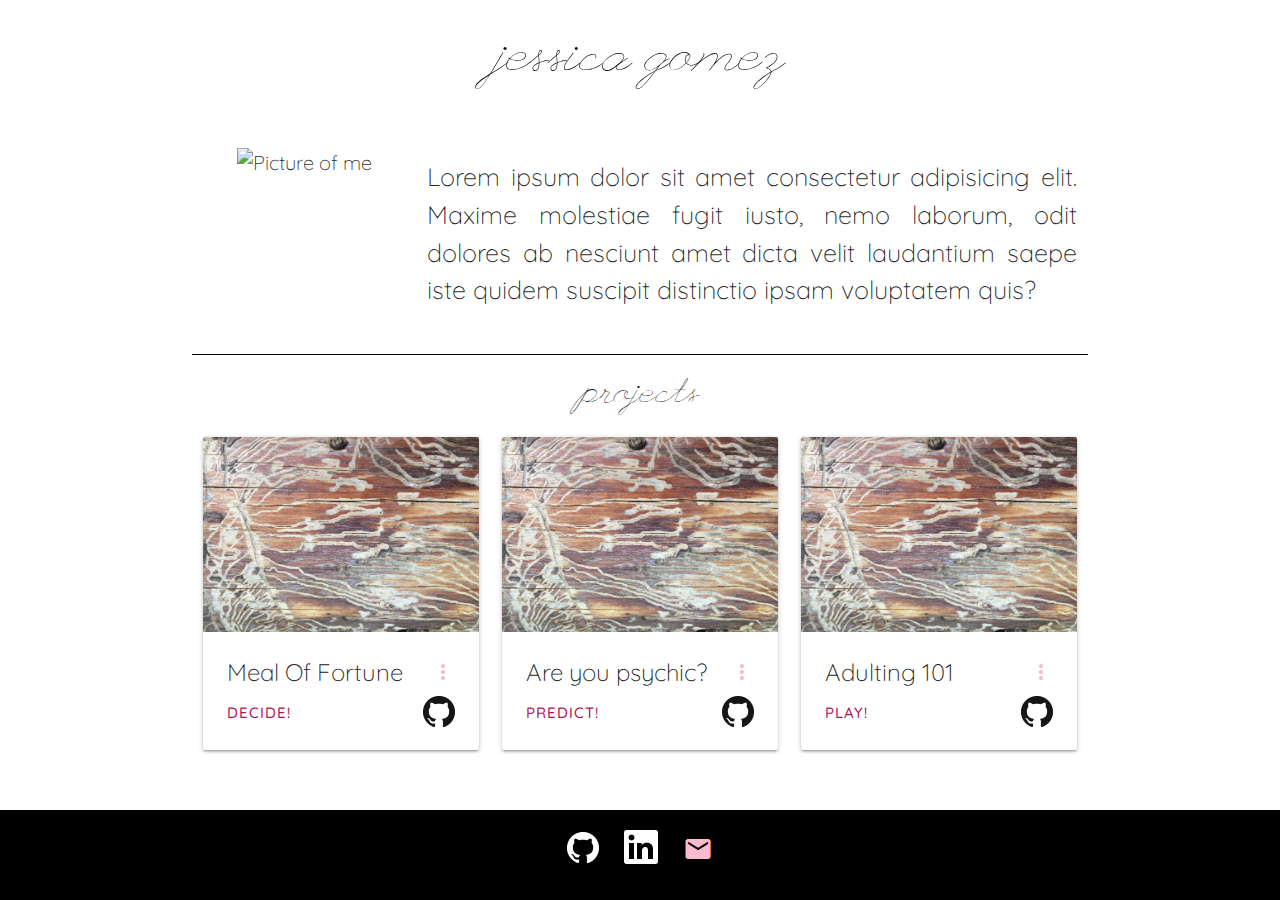
==== index.html @ 1e4ca58d "renamed the main html folder to index.html" ====
<!DOCTYPE html>
<html>
<head>
    <meta charset="utf-8">
    <meta http-equiv="X-UA-Compatible" content="IE=edge">
    <meta name="viewport" content="width=device-width, initial-scale=1">
    <title>Portfolio</title>
 <!--Import Google Icon Font-->

 <link href="https://fonts.googleapis.com/icon?family=Material+Icons" rel="stylesheet">
 <!-- google fonts -->
 <link href="https://fonts.googleapis.com/css?family=Dawning+of+a+New+Day|League+Script|Quicksand:300" rel="stylesheet"> <!-- materialize css -->
 <link rel="stylesheet" href="https://cdnjs.cloudflare.com/ajax/libs/materialize/1.0.0/css/materialize.min.css">
 <!-- local css -->
 <link rel="stylesheet" type="text/css" media="screen" href="assets/css/style.css">




</head>

<body>
 <nav class='z-depth-0'>
     <div class="nav-wrapper white ">
         <a id='name' class="brand-logo center flow-text s12 ">Jessica Gomez</a>
        
     </div>
 </nav>


 <main class="container">
     <div class="row first">
         <div class="col s12 m3 center">
            <img id="pic" class="responsive-img" src="../Jessicagomez11.github.io/assets/images/itsme.jpg"
                 width='250' alt="Picture of me" />
            

         </div>
         <div class="col s12 m9">
             <p class='flow-text statement'>Lorem ipsum dolor sit amet consectetur adipisicing elit. Maxime molestiae
                 fugit iusto, nemo laborum, odit dolores ab nesciunt amet dicta velit laudantium saepe iste quidem
                 suscipit distinctio ipsam voluptatem quis?</p>


         </div>
     </div>
    

     <!-- end of the first row -->
     <div class="row" id='letsSee' >
             <div class="col" >
                     

             </div>

     </div>
     <div class='row ' id="secondRow">
         <h4 id="projectsHeader" class="center">projects</h4>
         <div class="col s12 m4 l4">
             <div class="card sticky-action ">
                 <div class="card-image waves-effect waves-block waves-light">
                     <img class="activator" src="assets/images/tree.JPG">
                 </div>
                 <div class="card-content">
                     <span class="card-title activator grey-text text-darken-4">Meal Of Fortune<i
                             class="material-icons right" >more_vert</i></span>
                     <a class='linkToPlay'href="https://jessicagomez11.github.io/project-1/" target="_blank">decide!</a>
                     <a href="https://github.com/katvengo/project-1.git" target="_blank" class='right tooltipped' data-position="bottom" data-tooltip="GitHub Repository"><img src="assets/images/GitHub-Mark-32px.png"></a>

                 </div>
                 <div class="card-reveal">
                     <span class="card-title grey-text text-darken-4">Meal Of Fortune<i
                             class="material-icons right">close</i></span>
                     <p class='cardText'>Have you ever sat amongst your group of friends trying to decide where to go for dinner just
                         to find yourselves saying "IDK, wherever you wanna go?" This app takes in your choices and
                         randly selecs one of those and shows you restaurants near you.</p>
                 </div>
             </div>
         </div>

         <div class="col s12 m4 l4">
             <div class="card sticky-action">
                 <div class="card-image waves-effect waves-block waves-light">
                     <img class="activator" src="assets/images/tree.JPG">
                 </div>
                 <div class="card-content">
                     <span class="card-title activator grey-text text-darken-4">Are you psychic?<i
                             class="material-icons right" >more_vert</i></span>
                     <a class='linkToPlay' href=" https://jessicagomez11.github.io/Psychic-Game/" target="_blank">predict!</a>
                     <a href="https://github.com/Jessicagomez11/Psychic-Game.git" target="_blank" class='right tooltipped' data-position="bottom" data-tooltip="GitHub Repository"><img src="assets/images/GitHub-Mark-32px.png"></a>
                 </div>
                 <div class="card-reveal">
                     <span class="card-title grey-text text-darken-4">Are you psychic?<i
                             class="material-icons right">close</i></span>
                     <p class='cardText'>Bingo Bronson isn't think about manuka honey today, can you guess what what letter Bingo
                         Bronson is thinking of?</p>
                 </div>
             </div>
         </div>

         <div class="col s12 m4 l4">
             <div class="card sticky-action">
                 <div class="card-image waves-effect waves-block waves-light">
                     <img class="activator" src="assets/images/tree.JPG">
                 </div>
                 <div class="card-content">
                     <span class="card-title activator grey-text text-darken-4">Adulting 101<i
                             class="material-icons right" >more_vert</i></span>
                    <a  class='linkToPlay' href="https://jessicagomez11.github.io/Adulting101/" target="_blank">play!</a>
                     <a href="https://github.com/Jessicagomez11/Adulting101.git" target="_blank" class='right tooltipped' data-position="bottom" data-tooltip="GitHub Repository"><img src="assets/images/GitHub-Mark-32px.png"></a>

                 </div>
                 <div class="card-reveal">
                     <span class="card-title grey-text text-darken-4">Budgeting<i
                             class="material-icons right">close</i></span>
                     <p class='cardText'>This game sharpens your budgeting skills... at the bar! See how many drinks you can buy while
                         staying in your budget. </p>
                 </div>
             </div>

         </div>

     </div>
     


   



 </main>
 

 <footer class="page-footer black center">
                <a href="https://github.com/Jessicagomez11" target="_blank"><img id="gitHub" src='assets/images/GitHub-Mark-Light-32px.png'></a> 
                <a href="https://www.linkedin.com/in/jessica-gomez-2ba17817b/" target="_blank" id="linkedIn"><img src='assets/images/In-White-34.png'></a> 
                <a href="mailto:jessicaegomez90@gmail.com" target="_top" id='email'> <i class="material-icons small">email</i></a>

 </footer>
 <!-- Compiled and minified JavaScript -->
 <script type="text/javascript" src="https://code.jquery.com/jquery-2.1.1.min.js"></script>


 <script src="https://cdnjs.cloudflare.com/ajax/libs/materialize/1.0.0/js/materialize.min.js"></script>
 <script src="assets/javascript/app.js"></script>


 <script>
       $(document).ready(function(){
    $('.tooltipped').tooltip();
  });
 </script>
</body>

</html>
---- assets/css/style.css ----
body {
    display: flex;
    min-height: 100vh;
    flex-direction: column;
    font-family: 'quicksand', sans-serif;
    font-weight: 100;
    font-size: 20px;
    text-align: justify;

  }

a#name{
    color:black;
    padding-top: 50px;
    font-size: 50px;
    line-height: 25px;  
    min-width: 100%;
    font-family: 'League Script', cursive;
    font-weight: 300;
    text-transform: lowercase;
    /* letter-spacing: 2px; */
}



nav{
    min-height: 12vh;
}

main {
    flex: 1 0 auto;
  }

.first{
    margin-top: 40px;
}
.statement{
    margin-top: 10px;
}
#letsSee{
    background-color:black;
}
#projectsHeader{
    /* background-color: black;
    color: white; */
    font-family: 'League Script', cursive;
    color: black;
   
}

.card-title{
    font-size: 10px;
}
.cardText{
    font-size: 15px;
}
.linkToPlay{
    color:#ad1457;
    text-transform: uppercase;
    font-size: 15px;
    letter-spacing: 1px;
    font-weight: 500;
}
#gitHub, #linkedIn, #email{
    padding: 0px 10px;
}
i.material-icons{
    color: #f8bbd0;
}

footer{
    min-height: 10vh;
   
}
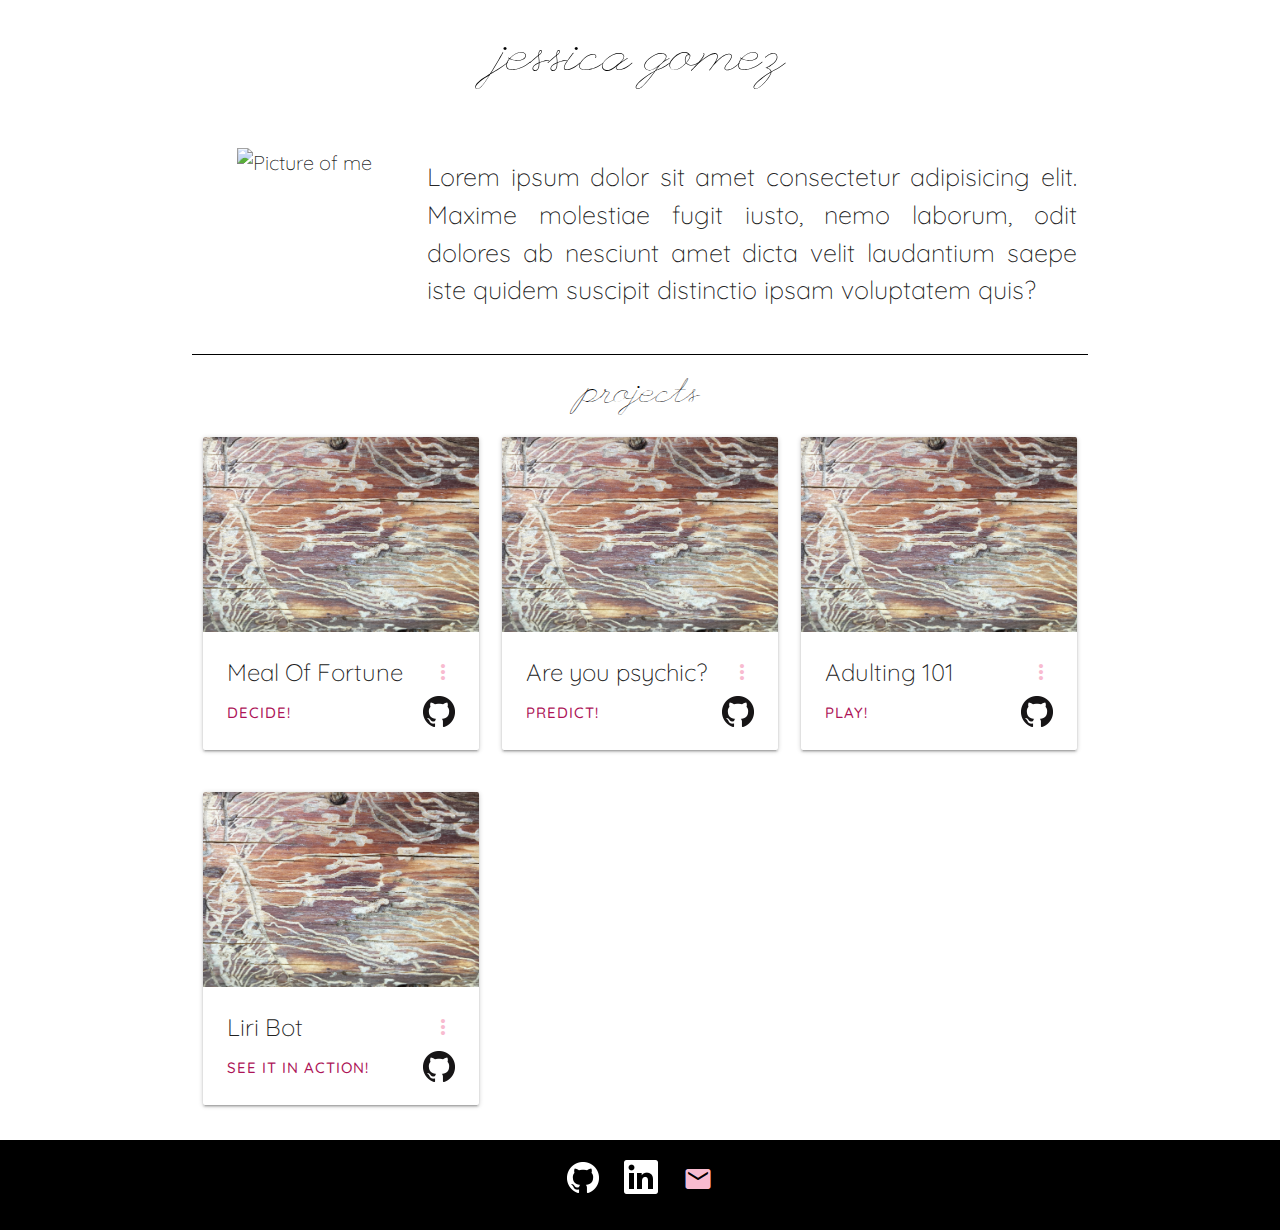
==== commit 9d904602: "added the liri bot project to portfolio" ====
--- a/index.html
+++ b/index.html
@@ -121,7 +121,26 @@
          </div>
 
      </div>
-     
+     <div class="row">
+     <div class="col s12 m4 l4">
+        <div class="card sticky-action">
+            <div class="card-image waves-effect waves-block waves-light">
+                <img class="activator" src="assets/images/tree.JPG">
+            </div>
+            <div class="card-content">
+                <span class="card-title activator grey-text text-darken-4">Liri Bot<i
+                        class="material-icons right" >more_vert</i></span>
+                <a class='linkToPlay' href="https://drive.google.com/file/d/1SW-kh7nfEZzkHD_oUoXwTdTgW74ymZtR/view" target="_blank"> See it in action!</a>
+                <a href="https://github.com/Jessicagomez11/liri-node-app.git" target="_blank" class='right tooltipped' data-position="bottom" data-tooltip="GitHub Repository"><img src="assets/images/GitHub-Mark-32px.png"></a>
+            </div>
+            <div class="card-reveal">
+                <span class="card-title grey-text text-darken-4">Liri Node App<i
+                        class="material-icons right">close</i></span>
+                <p class='cardText'>Liri searches for songs, movie information, and she can also check when your favorite will be in town.   </p>
+            </div>
+        </div>
+    </div>
+</div>
 
 
    
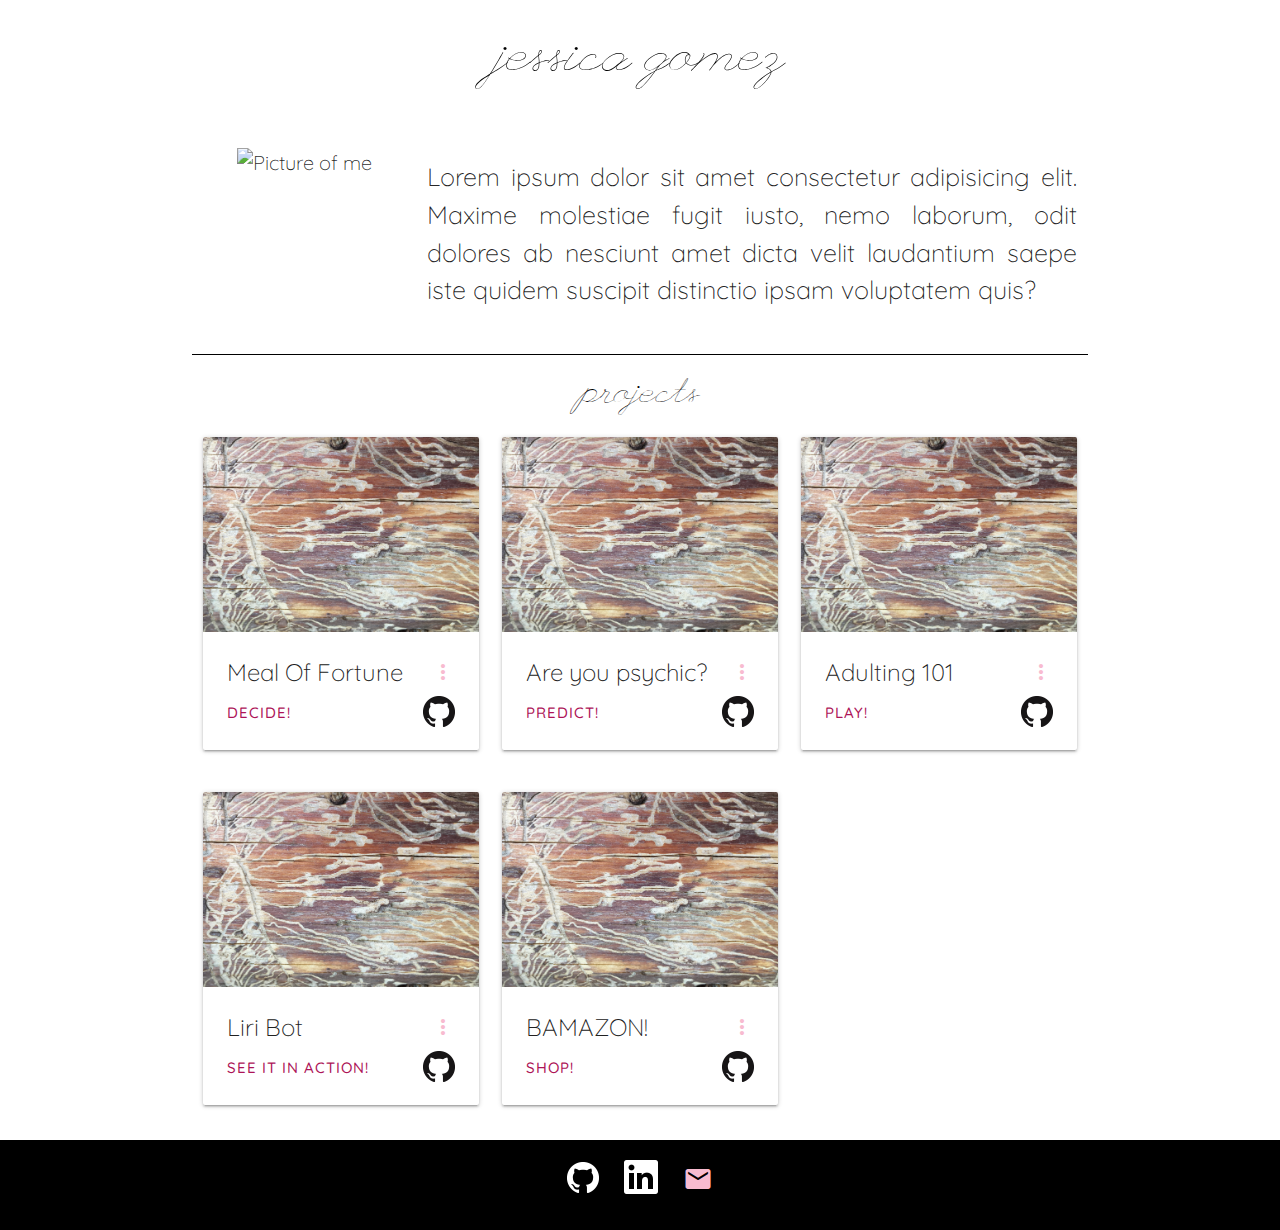
==== commit cc297b5c: "this commit is still buggy with the items the user wishes to purchase and the items currently in sto" ====
--- a/index.html
+++ b/index.html
@@ -1,18 +1,21 @@
 <!DOCTYPE html>
 <html>
+
 <head>
     <meta charset="utf-8">
     <meta http-equiv="X-UA-Compatible" content="IE=edge">
     <meta name="viewport" content="width=device-width, initial-scale=1">
     <title>Portfolio</title>
- <!--Import Google Icon Font-->
-
- <link href="https://fonts.googleapis.com/icon?family=Material+Icons" rel="stylesheet">
- <!-- google fonts -->
- <link href="https://fonts.googleapis.com/css?family=Dawning+of+a+New+Day|League+Script|Quicksand:300" rel="stylesheet"> <!-- materialize css -->
- <link rel="stylesheet" href="https://cdnjs.cloudflare.com/ajax/libs/materialize/1.0.0/css/materialize.min.css">
- <!-- local css -->
- <link rel="stylesheet" type="text/css" media="screen" href="assets/css/style.css">
+    <!--Import Google Icon Font-->
+
+    <link href="https://fonts.googleapis.com/icon?family=Material+Icons" rel="stylesheet">
+    <!-- google fonts -->
+    <link href="https://fonts.googleapis.com/css?family=Dawning+of+a+New+Day|League+Script|Quicksand:300"
+        rel="stylesheet"> <!-- materialize css -->
+    <link rel="stylesheet" href="https://cdnjs.cloudflare.com/ajax/libs/materialize/1.0.0/css/materialize.min.css">
+    <!-- local css -->
+    <link rel="stylesheet" type="text/css" media="screen" href="assets/css/style.css">
+
 
 
 
@@ -20,155 +23,231 @@
 </head>
 
 <body>
- <nav class='z-depth-0'>
-     <div class="nav-wrapper white ">
-         <a id='name' class="brand-logo center flow-text s12 ">Jessica Gomez</a>
-        
-     </div>
- </nav>
-
-
- <main class="container">
-     <div class="row first">
-         <div class="col s12 m3 center">
-            <img id="pic" class="responsive-img" src="../Jessicagomez11.github.io/assets/images/itsme.jpg"
-                 width='250' alt="Picture of me" />
-            
-
-         </div>
-         <div class="col s12 m9">
-             <p class='flow-text statement'>Lorem ipsum dolor sit amet consectetur adipisicing elit. Maxime molestiae
-                 fugit iusto, nemo laborum, odit dolores ab nesciunt amet dicta velit laudantium saepe iste quidem
-                 suscipit distinctio ipsam voluptatem quis?</p>
-
-
-         </div>
-     </div>
-    
-
-     <!-- end of the first row -->
-     <div class="row" id='letsSee' >
-             <div class="col" >
-                     
-
-             </div>
-
-     </div>
-     <div class='row ' id="secondRow">
-         <h4 id="projectsHeader" class="center">projects</h4>
-         <div class="col s12 m4 l4">
-             <div class="card sticky-action ">
-                 <div class="card-image waves-effect waves-block waves-light">
-                     <img class="activator" src="assets/images/tree.JPG">
-                 </div>
-                 <div class="card-content">
-                     <span class="card-title activator grey-text text-darken-4">Meal Of Fortune<i
-                             class="material-icons right" >more_vert</i></span>
-                     <a class='linkToPlay'href="https://jessicagomez11.github.io/project-1/" target="_blank">decide!</a>
-                     <a href="https://github.com/katvengo/project-1.git" target="_blank" class='right tooltipped' data-position="bottom" data-tooltip="GitHub Repository"><img src="assets/images/GitHub-Mark-32px.png"></a>
-
-                 </div>
-                 <div class="card-reveal">
-                     <span class="card-title grey-text text-darken-4">Meal Of Fortune<i
-                             class="material-icons right">close</i></span>
-                     <p class='cardText'>Have you ever sat amongst your group of friends trying to decide where to go for dinner just
-                         to find yourselves saying "IDK, wherever you wanna go?" This app takes in your choices and
-                         randly selecs one of those and shows you restaurants near you.</p>
-                 </div>
-             </div>
-         </div>
-
-         <div class="col s12 m4 l4">
-             <div class="card sticky-action">
-                 <div class="card-image waves-effect waves-block waves-light">
-                     <img class="activator" src="assets/images/tree.JPG">
-                 </div>
-                 <div class="card-content">
-                     <span class="card-title activator grey-text text-darken-4">Are you psychic?<i
-                             class="material-icons right" >more_vert</i></span>
-                     <a class='linkToPlay' href=" https://jessicagomez11.github.io/Psychic-Game/" target="_blank">predict!</a>
-                     <a href="https://github.com/Jessicagomez11/Psychic-Game.git" target="_blank" class='right tooltipped' data-position="bottom" data-tooltip="GitHub Repository"><img src="assets/images/GitHub-Mark-32px.png"></a>
-                 </div>
-                 <div class="card-reveal">
-                     <span class="card-title grey-text text-darken-4">Are you psychic?<i
-                             class="material-icons right">close</i></span>
-                     <p class='cardText'>Bingo Bronson isn't think about manuka honey today, can you guess what what letter Bingo
-                         Bronson is thinking of?</p>
-                 </div>
-             </div>
-         </div>
-
-         <div class="col s12 m4 l4">
-             <div class="card sticky-action">
-                 <div class="card-image waves-effect waves-block waves-light">
-                     <img class="activator" src="assets/images/tree.JPG">
-                 </div>
-                 <div class="card-content">
-                     <span class="card-title activator grey-text text-darken-4">Adulting 101<i
-                             class="material-icons right" >more_vert</i></span>
-                    <a  class='linkToPlay' href="https://jessicagomez11.github.io/Adulting101/" target="_blank">play!</a>
-                     <a href="https://github.com/Jessicagomez11/Adulting101.git" target="_blank" class='right tooltipped' data-position="bottom" data-tooltip="GitHub Repository"><img src="assets/images/GitHub-Mark-32px.png"></a>
-
-                 </div>
-                 <div class="card-reveal">
-                     <span class="card-title grey-text text-darken-4">Budgeting<i
-                             class="material-icons right">close</i></span>
-                     <p class='cardText'>This game sharpens your budgeting skills... at the bar! See how many drinks you can buy while
-                         staying in your budget. </p>
-                 </div>
-             </div>
-
-         </div>
-
-     </div>
-     <div class="row">
-     <div class="col s12 m4 l4">
-        <div class="card sticky-action">
-            <div class="card-image waves-effect waves-block waves-light">
-                <img class="activator" src="assets/images/tree.JPG">
-            </div>
-            <div class="card-content">
-                <span class="card-title activator grey-text text-darken-4">Liri Bot<i
-                        class="material-icons right" >more_vert</i></span>
-                <a class='linkToPlay' href="https://drive.google.com/file/d/1SW-kh7nfEZzkHD_oUoXwTdTgW74ymZtR/view" target="_blank"> See it in action!</a>
-                <a href="https://github.com/Jessicagomez11/liri-node-app.git" target="_blank" class='right tooltipped' data-position="bottom" data-tooltip="GitHub Repository"><img src="assets/images/GitHub-Mark-32px.png"></a>
-            </div>
-            <div class="card-reveal">
-                <span class="card-title grey-text text-darken-4">Liri Node App<i
-                        class="material-icons right">close</i></span>
-                <p class='cardText'>Liri searches for songs, movie information, and she can also check when your favorite will be in town.   </p>
-            </div>
-        </div>
-    </div>
-</div>
-
-
-   
-
-
-
- </main>
- 
-
- <footer class="page-footer black center">
-                <a href="https://github.com/Jessicagomez11" target="_blank"><img id="gitHub" src='assets/images/GitHub-Mark-Light-32px.png'></a> 
-                <a href="https://www.linkedin.com/in/jessica-gomez-2ba17817b/" target="_blank" id="linkedIn"><img src='assets/images/In-White-34.png'></a> 
-                <a href="mailto:jessicaegomez90@gmail.com" target="_top" id='email'> <i class="material-icons small">email</i></a>
-
- </footer>
- <!-- Compiled and minified JavaScript -->
- <script type="text/javascript" src="https://code.jquery.com/jquery-2.1.1.min.js"></script>
-
-
- <script src="https://cdnjs.cloudflare.com/ajax/libs/materialize/1.0.0/js/materialize.min.js"></script>
- <script src="assets/javascript/app.js"></script>
-
-
- <script>
-       $(document).ready(function(){
-    $('.tooltipped').tooltip();
-  });
- </script>
+    <nav class='z-depth-0'>
+        <div class="nav-wrapper white ">
+            <a id='name' class="brand-logo center flow-text s12 ">Jessica Gomez</a>
+
+        </div>
+    </nav>
+
+
+    <main class="container">
+        <div class="row first">
+            <div class="col s12 m3 center">
+                <img id="pic" class="responsive-img" src="../Jessicagomez11.github.io/assets/images/itsme.jpg"
+                    width='250' alt="Picture of me" />
+
+
+            </div>
+            <div class="col s12 m9">
+                <p class='flow-text statement'>Lorem ipsum dolor sit amet consectetur adipisicing elit. Maxime molestiae
+                    fugit iusto, nemo laborum, odit dolores ab nesciunt amet dicta velit laudantium saepe iste quidem
+                    suscipit distinctio ipsam voluptatem quis?</p>
+
+
+            </div>
+        </div>
+
+
+        <!-- end of the first row -->
+        <div class="row center" id='letsSee'>
+            <div class="col">
+
+
+            </div>
+
+        </div>
+        <div class='row ' id="secondRow">
+            <h4 id="projectsHeader" class="center">projects</h4>
+            <div class="col s12 m4 l4">
+                <div class="card sticky-action ">
+                    <div class="card-image waves-effect waves-block waves-light">
+                        <img class="activator" src="assets/images/tree.JPG">
+                    </div>
+                    <div class="card-content">
+                        <span class="card-title activator grey-text text-darken-4">Meal Of Fortune<i
+                                class="material-icons right">more_vert</i></span>
+                        <a class='linkToPlay' href="https://jessicagomez11.github.io/project-1/"
+                            target="_blank">decide!</a>
+                        <a href="https://github.com/katvengo/project-1.git" target="_blank" class='right tooltipped'
+                            data-position="bottom" data-tooltip="GitHub Repository"><img
+                                src="assets/images/GitHub-Mark-32px.png"></a>
+
+                    </div>
+                    <div class="card-reveal">
+                        <span class="card-title grey-text text-darken-4">Meal Of Fortune<i
+                                class="material-icons right">close</i></span>
+                        <p class='cardText'>Have you ever sat amongst your group of friends trying to decide where to go
+                            for dinner just
+                            to find yourselves saying "IDK, wherever you wanna go?" This app takes in your choices and
+                            randly selecs one of those and shows you restaurants near you.</p>
+                    </div>
+                </div>
+            </div>
+
+            <div class="col s12 m4 l4">
+                <div class="card sticky-action">
+                    <div class="card-image waves-effect waves-block waves-light">
+                        <img class="activator" src="assets/images/tree.JPG">
+                    </div>
+                    <div class="card-content">
+                        <span class="card-title activator grey-text text-darken-4">Are you psychic?<i
+                                class="material-icons right">more_vert</i></span>
+                        <a class='linkToPlay' href=" https://jessicagomez11.github.io/Psychic-Game/"
+                            target="_blank">predict!</a>
+                        <a href="https://github.com/Jessicagomez11/Psychic-Game.git" target="_blank"
+                            class='right tooltipped' data-position="bottom" data-tooltip="GitHub Repository"><img
+                                src="assets/images/GitHub-Mark-32px.png"></a>
+                    </div>
+                    <div class="card-reveal">
+                        <span class="card-title grey-text text-darken-4">Are you psychic?<i
+                                class="material-icons right">close</i></span>
+                        <p class='cardText'>Bingo Bronson isn't think about manuka honey today, can you guess what what
+                            letter Bingo
+                            Bronson is thinking of?</p>
+                    </div>
+                </div>
+            </div>
+
+            <div class="col s12 m4 l4 ">
+                <div class="card sticky-action">
+                    <div class="card-image waves-effect waves-block waves-light">
+                        <img class="activator" src="assets/images/tree.JPG">
+                    </div>
+                    <div class="card-content">
+                        <span class="card-title activator grey-text text-darken-4">Adulting 101<i
+                                class="material-icons right">more_vert</i></span>
+                        <a class='linkToPlay' href="https://jessicagomez11.github.io/Adulting101/"
+                            target="_blank">play!</a>
+                        <a href="https://github.com/Jessicagomez11/Adulting101.git" target="_blank"
+                            class='right tooltipped' data-position="bottom" data-tooltip="GitHub Repository"><img
+                                src="assets/images/GitHub-Mark-32px.png"></a>
+
+                    </div>
+                    <div class="card-reveal">
+                        <span class="card-title grey-text text-darken-4">Budgeting<i
+                                class="material-icons right">close</i></span>
+                        <p class='cardText'>This game sharpens your budgeting skills... at the bar! See how many drinks
+                            you can buy while
+                            staying in your budget. </p>
+                    </div>
+                </div>
+            </div>
+        </div>
+
+
+        <div class="row">
+            <div class="col s12 m4 l4">
+                <div class="card sticky-action">
+                    <div class="card-image waves-effect waves-block waves-light">
+                        <img class="activator" src="assets/images/tree.JPG">
+                    </div>
+                    <div class="card-content">
+                        <span class="card-title activator grey-text text-darken-4">Liri Bot<i
+                                class="material-icons right">more_vert</i></span>
+                        <a class='linkToPlay'
+                            href="https://drive.google.com/file/d/1SW-kh7nfEZzkHD_oUoXwTdTgW74ymZtR/view"
+                            target="_blank"> See it in action!</a>
+                        <a href="https://github.com/Jessicagomez11/liri-node-app.git" target="_blank"
+                            class='right tooltipped' data-position="bottom" data-tooltip="GitHub Repository"><img
+                                src="assets/images/GitHub-Mark-32px.png"></a>
+                    </div>
+                    <div class="card-reveal">
+                        <span class="card-title grey-text text-darken-4">Liri Node App<i
+                                class="material-icons right">close</i></span>
+                        <p class='cardText'>Liri searches for songs, movie information, and she can also check when your
+                            favorite will be in town. </p>
+                    </div>
+                </div>
+            </div>
+
+            <div class="col s12 m4 l4">
+                <div class="card sticky-action">
+                    <div class="card-image waves-effect waves-block waves-light">
+                        <img class="activator" src="assets/images/tree.JPG">
+                    </div>
+                    <div class="card-content">
+                        <span class="card-title activator grey-text text-darken-4">BAMAZON!<i
+                                class="material-icons right">more_vert</i></span>
+                        <a class='linkToPlay' href="https://drive.google.com/file/d/1sCx5v9SuoH812l4n88tzhMG4SiTTzD9c/view"
+                            target="_blank">Shop!</a>
+                        <a href="https://github.com/Jessicagomez11/bamazon" target="_blank"
+                            class='right tooltipped' data-position="bottom" data-tooltip="GitHub Repository"><img
+                                src="assets/images/GitHub-Mark-32px.png"></a>
+                    </div>
+                    <div class="card-reveal">
+                        <span class="card-title grey-text text-darken-4">BAMAZON!<i
+                                class="material-icons right">close</i></span>
+                        <p class='cardText'>In a shopping mood?  Visit Bamazon and browse through our eclectic collection of things! </p>
+                    </div>
+                </div>
+            </div>
+
+
+        </div>
+
+
+
+
+
+
+    </main>
+
+
+    <footer class="page-footer black center">
+        <a href="https://github.com/Jessicagomez11" target="_blank"><img id="gitHub"
+                src='assets/images/GitHub-Mark-Light-32px.png'></a>
+        <a href="https://www.linkedin.com/in/jessica-gomez-2ba17817b/" target="_blank" id="linkedIn"><img
+                src='assets/images/In-White-34.png'></a>
+        <a href="mailto:jessicaegomez90@gmail.com" target="_top" id='email'> <i
+                class="material-icons small">email</i></a>
+
+    </footer>
+    <!-- Compiled and minified JavaScript -->
+    <script type="text/javascript" src="https://code.jquery.com/jquery-2.1.1.min.js"></script>
+
+    <script type="text/javascript" src="slick/slick.min.js"></script>
+    <script src="https://cdnjs.cloudflare.com/ajax/libs/materialize/1.0.0/js/materialize.min.js"></script>
+    <script src="assets/javascript/app.js"></script>
+
+
+    <script>
+
+        $(document).ready(function () {
+
+            $('.tooltipped').tooltip();
+
+            $('.center').slick({
+                centerMode: true,
+                centerPadding: '60px',
+                slidesToShow: 3,
+                responsive: [
+                    {
+                        breakpoint: 768,
+                        settings: {
+                            arrows: false,
+                            centerMode: true,
+                            centerPadding: '40px',
+                            slidesToShow: 3
+                        }
+                    },
+                    {
+                        breakpoint: 480,
+                        settings: {
+                            arrows: false,
+                            centerMode: true,
+                            centerPadding: '40px',
+                            slidesToShow: 1
+                        }
+                    }
+                ]
+            })
+        });
+
+
+
+
+    </script>
 </body>
 
 </html>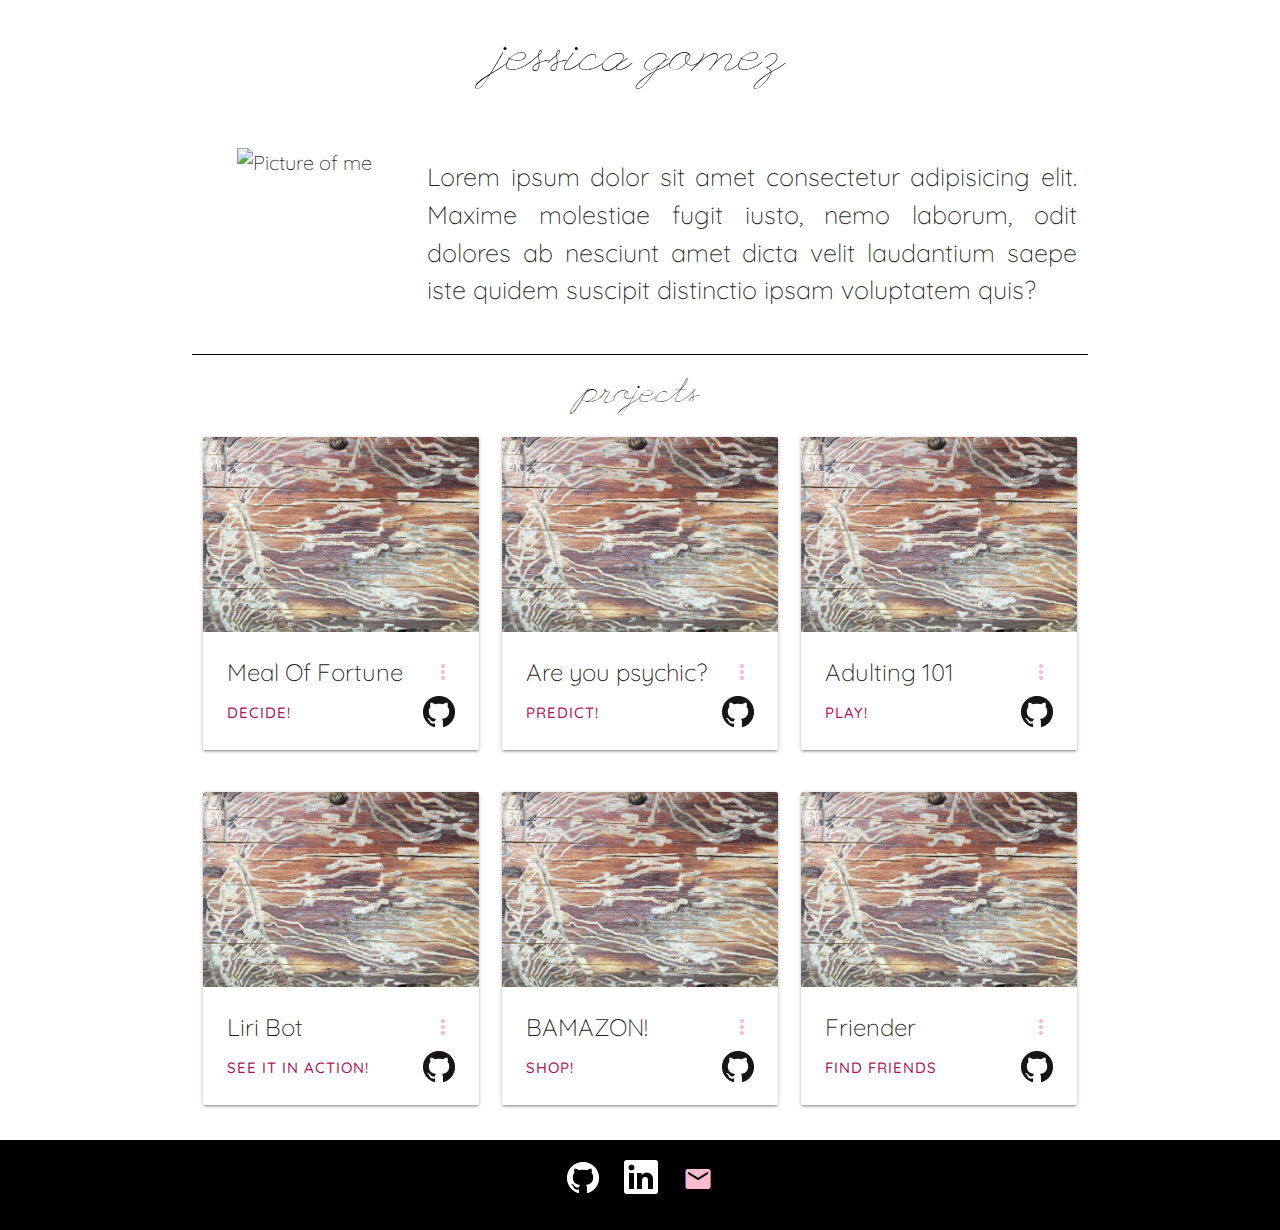
==== commit 593dcb4b: "friend finder project added to portfolio" ====
--- a/index.html
+++ b/index.html
@@ -183,6 +183,28 @@
                 </div>
             </div>
 
+            <div class="col s12 m4 l4">
+                <div class="card sticky-action">
+                    <div class="card-image waves-effect waves-block waves-light">
+                        <img class="activator" src="assets/images/tree.JPG">
+                    </div>
+                    <div class="card-content">
+                        <span class="card-title activator grey-text text-darken-4">Friender<i
+                                class="material-icons right">more_vert</i></span>
+                        <a class='linkToPlay' href="https://friender-jeg.herokuapp.com"
+                            target="_blank">Find Friends</a>
+                        <a href="https://github.com/Jessicagomez11/Friender" target="_blank"
+                            class='right tooltipped' data-position="bottom" data-tooltip="GitHub Repository"><img
+                                src="assets/images/GitHub-Mark-32px.png"></a>
+                    </div>
+                    <div class="card-reveal">
+                        <span class="card-title grey-text text-darken-4">Friender!<i
+                                class="material-icons right">close</i></span>
+                        <p class='cardText'>Take the survey to make new friends. </p>
+                    </div>
+                </div>
+            </div>
+
 
         </div>
 
@@ -214,35 +236,16 @@
     <script>
 
         $(document).ready(function () {
+            
 
             $('.tooltipped').tooltip();
-
-            $('.center').slick({
-                centerMode: true,
-                centerPadding: '60px',
-                slidesToShow: 3,
-                responsive: [
-                    {
-                        breakpoint: 768,
-                        settings: {
-                            arrows: false,
-                            centerMode: true,
-                            centerPadding: '40px',
-                            slidesToShow: 3
-                        }
-                    },
-                    {
-                        breakpoint: 480,
-                        settings: {
-                            arrows: false,
-                            centerMode: true,
-                            centerPadding: '40px',
-                            slidesToShow: 1
-                        }
-                    }
-                ]
-            })
+ 
+
+          
         });
+
+
+        
 
 
 
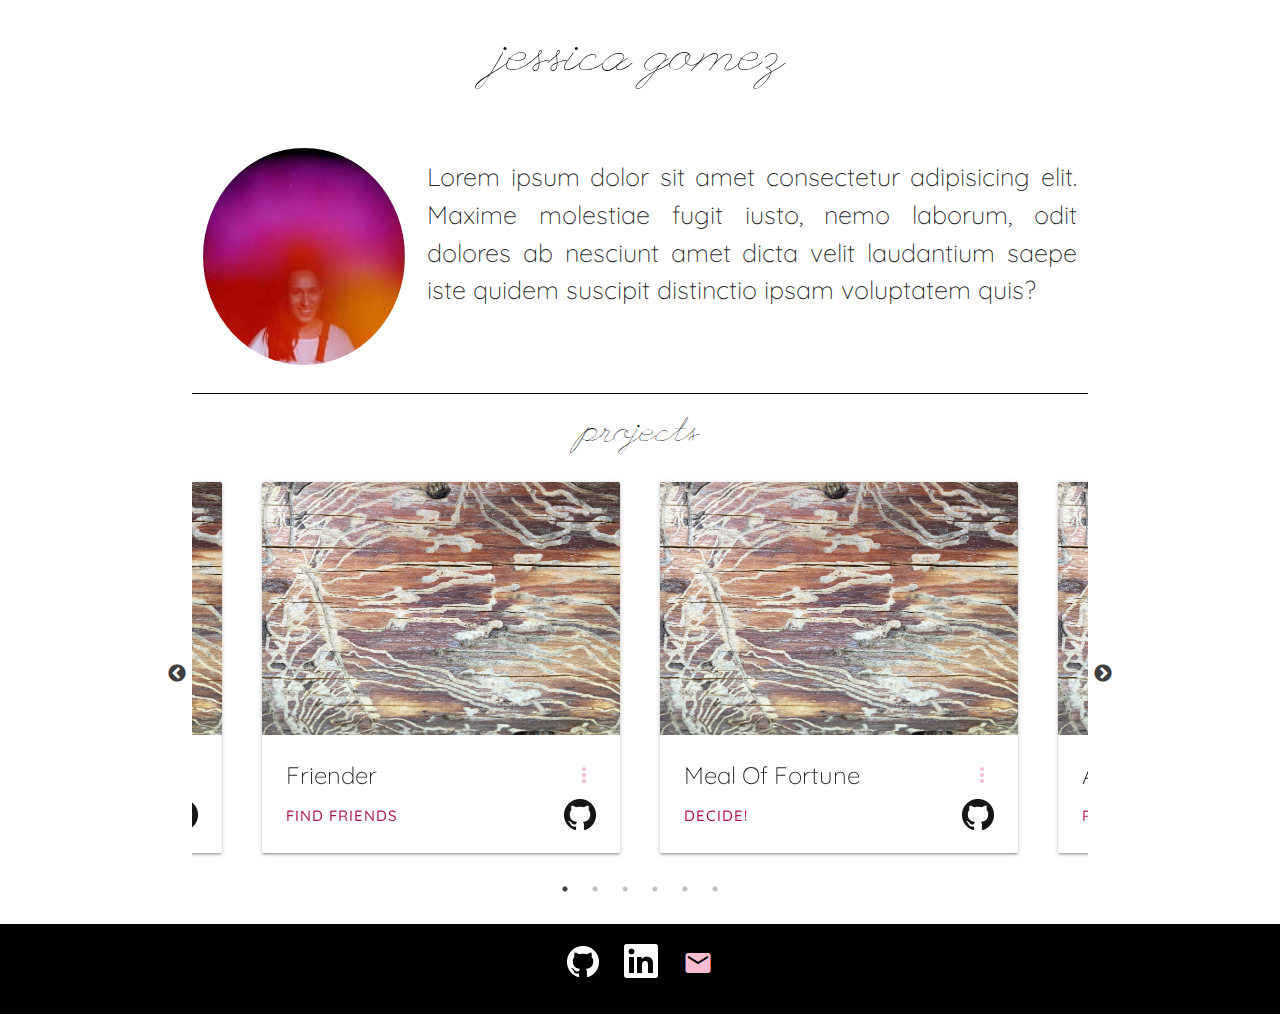
==== commit 37fb908a: "added the slick slider to display projects" ====
--- a/index.html
+++ b/index.html
@@ -11,11 +11,19 @@
     <link href="https://fonts.googleapis.com/icon?family=Material+Icons" rel="stylesheet">
     <!-- google fonts -->
     <link href="https://fonts.googleapis.com/css?family=Dawning+of+a+New+Day|League+Script|Quicksand:300"
-        rel="stylesheet"> <!-- materialize css -->
+        rel="stylesheet">
+    <!-- materialize css -->
     <link rel="stylesheet" href="https://cdnjs.cloudflare.com/ajax/libs/materialize/1.0.0/css/materialize.min.css">
+
+    <!-- Slick CSS -->
+
+    <link rel="stylesheet" type="text/css" media="screen" href="assets/css/slick/slick.css">
+    <link rel="stylesheet" type="text/css" media="screen" href="assets/css/slick/slick-theme.css">
+
     <!-- local css -->
     <link rel="stylesheet" type="text/css" media="screen" href="assets/css/style.css">
-
+    <!-- animate.css -->
+    <link rel="stylesheet" href="https://cdnjs.cloudflare.com/ajax/libs/animate.css/3.7.2/animate.min.css">
 
 
 
@@ -25,7 +33,7 @@
 <body>
     <nav class='z-depth-0'>
         <div class="nav-wrapper white ">
-            <a id='name' class="brand-logo center flow-text s12 ">Jessica Gomez</a>
+            <a id='name' class=" brand-logo center flow-text s12 ">Jessica Gomez</a>
 
         </div>
     </nav>
@@ -34,8 +42,8 @@
     <main class="container">
         <div class="row first">
             <div class="col s12 m3 center">
-                <img id="pic" class="responsive-img" src="../Jessicagomez11.github.io/assets/images/itsme.jpg"
-                    width='250' alt="Picture of me" />
+                <img id="pic" class="responsive-img circle" src="assets/images/Aura 2019.jpeg" width='250'
+                    alt="Picture of me" />
 
 
             </div>
@@ -55,11 +63,21 @@
 
 
             </div>
+        </div>
 
         </div>
         <div class='row ' id="secondRow">
+
+
             <h4 id="projectsHeader" class="center">projects</h4>
-            <div class="col s12 m4 l4">
+
+
+
+
+            <!-- =======================================   SLIDER  =============================================================== -->
+
+            <section class="regular slider" data-sizes="50vw">
+
                 <div class="card sticky-action ">
                     <div class="card-image waves-effect waves-block waves-light">
                         <img class="activator" src="assets/images/tree.JPG">
@@ -74,24 +92,27 @@
                                 src="assets/images/GitHub-Mark-32px.png"></a>
 
                     </div>
-                    <div class="card-reveal">
-                        <span class="card-title grey-text text-darken-4">Meal Of Fortune<i
+                    <div class="card-reveal">˜
+                        <span class="card-title grey-text flow-text text-darken-4">Meal Of Fortune<i
                                 class="material-icons right">close</i></span>
-                        <p class='cardText'>Have you ever sat amongst your group of friends trying to decide where to go
+                        <p class='cardText'>Have you ever sat amongst your group of friends trying to decide where
+                            to go
                             for dinner just
-                            to find yourselves saying "IDK, wherever you wanna go?" This app takes in your choices and
+                            to find yourselves saying "IDK, wherever you wanna go?" This app takes in your choices
+                            and
                             randly selecs one of those and shows you restaurants near you.</p>
                     </div>
                 </div>
-            </div>
-
-            <div class="col s12 m4 l4">
+
+
+
+
                 <div class="card sticky-action">
                     <div class="card-image waves-effect waves-block waves-light">
                         <img class="activator" src="assets/images/tree.JPG">
                     </div>
                     <div class="card-content">
-                        <span class="card-title activator grey-text text-darken-4">Are you psychic?<i
+                        <span class="card-title activator flow-text grey-text text-darken-4">Are you psychic?<i
                                 class="material-icons right">more_vert</i></span>
                         <a class='linkToPlay' href=" https://jessicagomez11.github.io/Psychic-Game/"
                             target="_blank">predict!</a>
@@ -107,15 +128,15 @@
                             Bronson is thinking of?</p>
                     </div>
                 </div>
-            </div>
-
-            <div class="col s12 m4 l4 ">
+
+
+
                 <div class="card sticky-action">
                     <div class="card-image waves-effect waves-block waves-light">
                         <img class="activator" src="assets/images/tree.JPG">
                     </div>
                     <div class="card-content">
-                        <span class="card-title activator grey-text text-darken-4">Adulting 101<i
+                        <span class="card-title activator flow-text grey-text text-darken-4">Adulting 101<i
                                 class="material-icons right">more_vert</i></span>
                         <a class='linkToPlay' href="https://jessicagomez11.github.io/Adulting101/"
                             target="_blank">play!</a>
@@ -132,84 +153,87 @@
                             staying in your budget. </p>
                     </div>
                 </div>
-            </div>
-        </div>
-
-
-        <div class="row">
-            <div class="col s12 m4 l4">
-                <div class="card sticky-action">
-                    <div class="card-image waves-effect waves-block waves-light">
-                        <img class="activator" src="assets/images/tree.JPG">
-                    </div>
-                    <div class="card-content">
-                        <span class="card-title activator grey-text text-darken-4">Liri Bot<i
-                                class="material-icons right">more_vert</i></span>
-                        <a class='linkToPlay'
-                            href="https://drive.google.com/file/d/1SW-kh7nfEZzkHD_oUoXwTdTgW74ymZtR/view"
-                            target="_blank"> See it in action!</a>
-                        <a href="https://github.com/Jessicagomez11/liri-node-app.git" target="_blank"
-                            class='right tooltipped' data-position="bottom" data-tooltip="GitHub Repository"><img
-                                src="assets/images/GitHub-Mark-32px.png"></a>
-                    </div>
-                    <div class="card-reveal">
-                        <span class="card-title grey-text text-darken-4">Liri Node App<i
-                                class="material-icons right">close</i></span>
-                        <p class='cardText'>Liri searches for songs, movie information, and she can also check when your
-                            favorite will be in town. </p>
-                    </div>
-                </div>
-            </div>
-
-            <div class="col s12 m4 l4">
-                <div class="card sticky-action">
-                    <div class="card-image waves-effect waves-block waves-light">
-                        <img class="activator" src="assets/images/tree.JPG">
-                    </div>
-                    <div class="card-content">
-                        <span class="card-title activator grey-text text-darken-4">BAMAZON!<i
-                                class="material-icons right">more_vert</i></span>
-                        <a class='linkToPlay' href="https://drive.google.com/file/d/1sCx5v9SuoH812l4n88tzhMG4SiTTzD9c/view"
-                            target="_blank">Shop!</a>
-                        <a href="https://github.com/Jessicagomez11/bamazon" target="_blank"
-                            class='right tooltipped' data-position="bottom" data-tooltip="GitHub Repository"><img
-                                src="assets/images/GitHub-Mark-32px.png"></a>
-                    </div>
-                    <div class="card-reveal">
-                        <span class="card-title grey-text text-darken-4">BAMAZON!<i
-                                class="material-icons right">close</i></span>
-                        <p class='cardText'>In a shopping mood?  Visit Bamazon and browse through our eclectic collection of things! </p>
-                    </div>
-                </div>
-            </div>
-
-            <div class="col s12 m4 l4">
-                <div class="card sticky-action">
-                    <div class="card-image waves-effect waves-block waves-light">
-                        <img class="activator" src="assets/images/tree.JPG">
-                    </div>
-                    <div class="card-content">
-                        <span class="card-title activator grey-text text-darken-4">Friender<i
-                                class="material-icons right">more_vert</i></span>
-                        <a class='linkToPlay' href="https://friender-jeg.herokuapp.com"
-                            target="_blank">Find Friends</a>
-                        <a href="https://github.com/Jessicagomez11/Friender" target="_blank"
-                            class='right tooltipped' data-position="bottom" data-tooltip="GitHub Repository"><img
-                                src="assets/images/GitHub-Mark-32px.png"></a>
-                    </div>
-                    <div class="card-reveal">
-                        <span class="card-title grey-text text-darken-4">Friender!<i
-                                class="material-icons right">close</i></span>
-                        <p class='cardText'>Take the survey to make new friends. </p>
-                    </div>
-                </div>
-            </div>
-
-
-        </div>
-
-
-
+     
+
+
+
+
+        <div class="card sticky-action">
+            <div class="card-image waves-effect waves-block waves-light">
+                <img class="activator" src="assets/images/tree.JPG">
+            </div>
+            <div class="card-content">
+                <span class="card-title activator flow-text grey-text text-darken-4">Liri Bot<i
+                        class="material-icons right">more_vert</i></span>
+                <a class='linkToPlay' href="https://drive.google.com/file/d/1SW-kh7nfEZzkHD_oUoXwTdTgW74ymZtR/view"
+                    target="_blank"> See it in action!</a>
+                <a href="https://github.com/Jessicagomez11/liri-node-app.git" target="_blank" class='right tooltipped'
+                    data-position="bottom" data-tooltip="GitHub Repository"><img
+                        src="assets/images/GitHub-Mark-32px.png"></a>
+            </div>
+            <div class="card-reveal">
+                <span class="card-title grey-text text-darken-4">Liri Node App<i
+                        class="material-icons right">close</i></span>
+                <p class='cardText'>Liri searches for songs, movie information, and she can also check when your
+                    favorite will be in town. </p>
+            </div>
+        </div>
+
+
+
+        <div class="card sticky-action">
+            <div class="card-image waves-effect waves-block waves-light">
+                <img class="activator" src="assets/images/tree.JPG">
+            </div>
+            <div class="card-content">
+                <span class="card-title activator  flow-text grey-text text-darken-4">BAMAZON!<i
+                        class="material-icons right">more_vert</i></span>
+                <a class='linkToPlay' href="https://drive.google.com/file/d/1sCx5v9SuoH812l4n88tzhMG4SiTTzD9c/view"
+                    target="_blank">Shop!</a>
+                <a href="https://github.com/Jessicagomez11/bamazon" target="_blank" class='right tooltipped'
+                    data-position="bottom" data-tooltip="GitHub Repository"><img
+                        src="assets/images/GitHub-Mark-32px.png"></a>
+            </div>
+            <div class="card-reveal">
+                <span class="card-title grey-text text-darken-4">BAMAZON!<i
+                        class="material-icons right">close</i></span>
+                <p class='cardText'>In a shopping mood? Visit Bamazon and browse through our eclectic collection of
+                    things! </p>
+            </div>
+        </div>
+
+
+
+
+        <div class="card sticky-action">
+                <div class="card-image waves-effect waves-block waves-light">
+                    <img class="activator" src="assets/images/tree.JPG">
+                </div>
+                <div class="card-content">
+                    <span class="card-title activator  flow-text grey-text text-darken-4">Friender<i
+                            class="material-icons right">more_vert</i></span>
+                    <a class='linkToPlay' href="https://friender-jeg.herokuapp.com" target="_blank">Find Friends</a>
+                    <a href="https://github.com/Jessicagomez11/Friender" target="_blank" class='right tooltipped'
+                        data-position="bottom" data-tooltip="GitHub Repository"><img
+                            src="assets/images/GitHub-Mark-32px.png"></a>
+                </div>
+                <div class="card-reveal">
+                    <span class="card-title grey-text text-darken-4">Friender!<i
+                            class="material-icons right">close</i></span>
+                    <p class='cardText'>Take the survey to make new friends. </p>
+                </div>
+            </div>
+
+
+
+
+
+
+
+
+
+      
+        </section>
 
 
 
@@ -225,15 +249,19 @@
                 class="material-icons small">email</i></a>
 
     </footer>
-    <!-- Compiled and minified JavaScript -->
-    <script type="text/javascript" src="https://code.jquery.com/jquery-2.1.1.min.js"></script>
-
-    <script type="text/javascript" src="slick/slick.min.js"></script>
+
+    <!-- <script type="text/javascript" src="https://code.jquery.com/jquery-2.1.1.min.js"></script> -->
+
+    <script src="https://code.jquery.com/jquery-2.2.0.min.js" type="text/javascript"></script>
+
+
+    <script type="text/javascript" src="./assets/css/slick/slick.js"></script>
+    <!-- MATERIALIZE Compiled and minified JavaScript -->
     <script src="https://cdnjs.cloudflare.com/ajax/libs/materialize/1.0.0/js/materialize.min.js"></script>
     <script src="assets/javascript/app.js"></script>
 
 
-    <script>
+    <!-- <script>
 
         $(document).ready(function () {
             
@@ -250,7 +278,7 @@
 
 
 
-    </script>
+    </script> -->
 </body>
 
 </html>--- a/assets/css/style.css
+++ b/assets/css/style.css
@@ -19,6 +19,24 @@
     font-weight: 300;
     text-transform: lowercase;
     /* letter-spacing: 2px; */
+
+   
+    animation-duration: 3s;
+    animation-name: slidein;
+    
+}
+@keyframes slidein {
+  from {
+    margin-top: 100%;
+    width: 300%;
+    opacity: 100%; 
+  }
+
+  to {
+    margin-bottom: 0%;
+    width: 100%;
+    opacity: 0%;
+  }
 }
 
 
@@ -72,4 +90,46 @@
     min-height: 10vh;
    
 }
+/* html, body {
+    margin: 0;
+    padding: 0;
+  } */
 
+  * {
+    box-sizing: border-box;
+  }
+
+  .slider {
+      width: 100%;
+      margin: 100px auto;
+      margin-top: 20px;
+  }
+
+  .slick-slide {
+    margin: 0px 20px;
+    
+  }
+
+  .slick-slide img {
+    width: 100%;
+  }
+
+  .slick-prev:before,
+  .slick-next:before {
+    color: black;
+  }
+
+
+  .slick-slide {
+    transition: all ease-in-out .3s;
+    opacity: 1;
+  }
+  
+  .slick-active {
+    opacity: 1;
+  }
+
+  .slick-current {
+    opacity: 1;
+  }
+
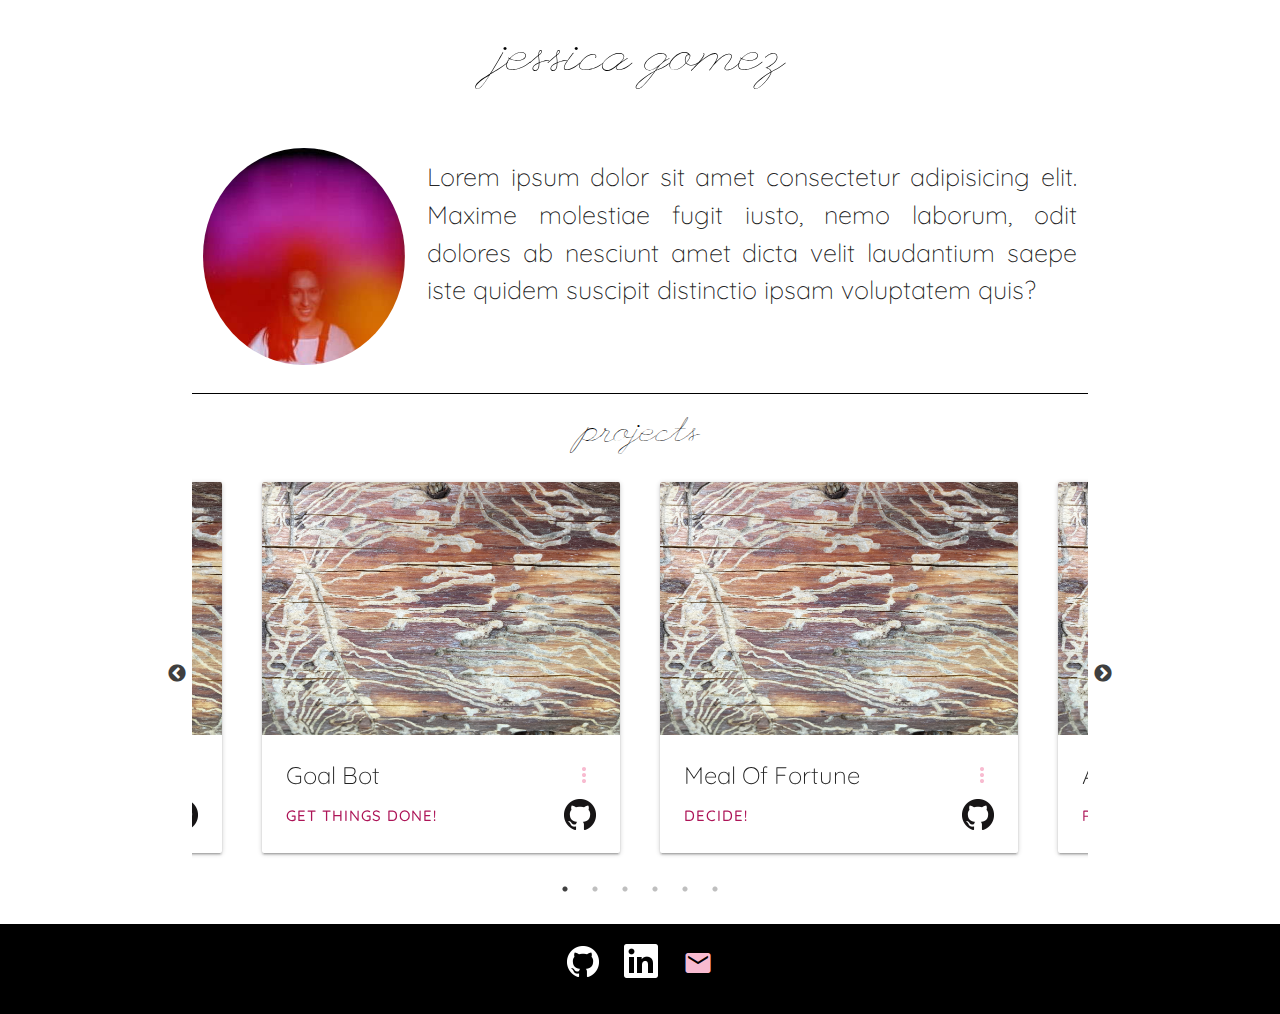
==== commit a93b827d: "Added group project" ====
--- a/index.html
+++ b/index.html
@@ -210,17 +210,18 @@
                     <img class="activator" src="assets/images/tree.JPG">
                 </div>
                 <div class="card-content">
-                    <span class="card-title activator  flow-text grey-text text-darken-4">Friender<i
+                    <span class="card-title activator  flow-text grey-text text-darken-4">Goal Bot<i
                             class="material-icons right">more_vert</i></span>
-                    <a class='linkToPlay' href="https://friender-jeg.herokuapp.com" target="_blank">Find Friends</a>
-                    <a href="https://github.com/Jessicagomez11/Friender" target="_blank" class='right tooltipped'
+                    <a class='linkToPlay' href="https://goalbot-project2.herokuapp.com/" target="_blank">Get things done!</a>
+                    <a href="https://github.com/tenthyoung/project2.git" target="_blank" class='right tooltipped'
                         data-position="bottom" data-tooltip="GitHub Repository"><img
                             src="assets/images/GitHub-Mark-32px.png"></a>
                 </div>
                 <div class="card-reveal">
-                    <span class="card-title grey-text text-darken-4">Friender!<i
+                    <span class="card-title grey-text text-darken-4">GoalBOT<i
                             class="material-icons right">close</i></span>
-                    <p class='cardText'>Take the survey to make new friends. </p>
+                    <p class='cardText'>Have something in mind you's like to accomplish?  Goal bot helps you break down your goals into smaller milestones
+                        while eaning experience points to upgrade your robot.  Getting things done while having fun! </p>
                 </div>
             </div>
 
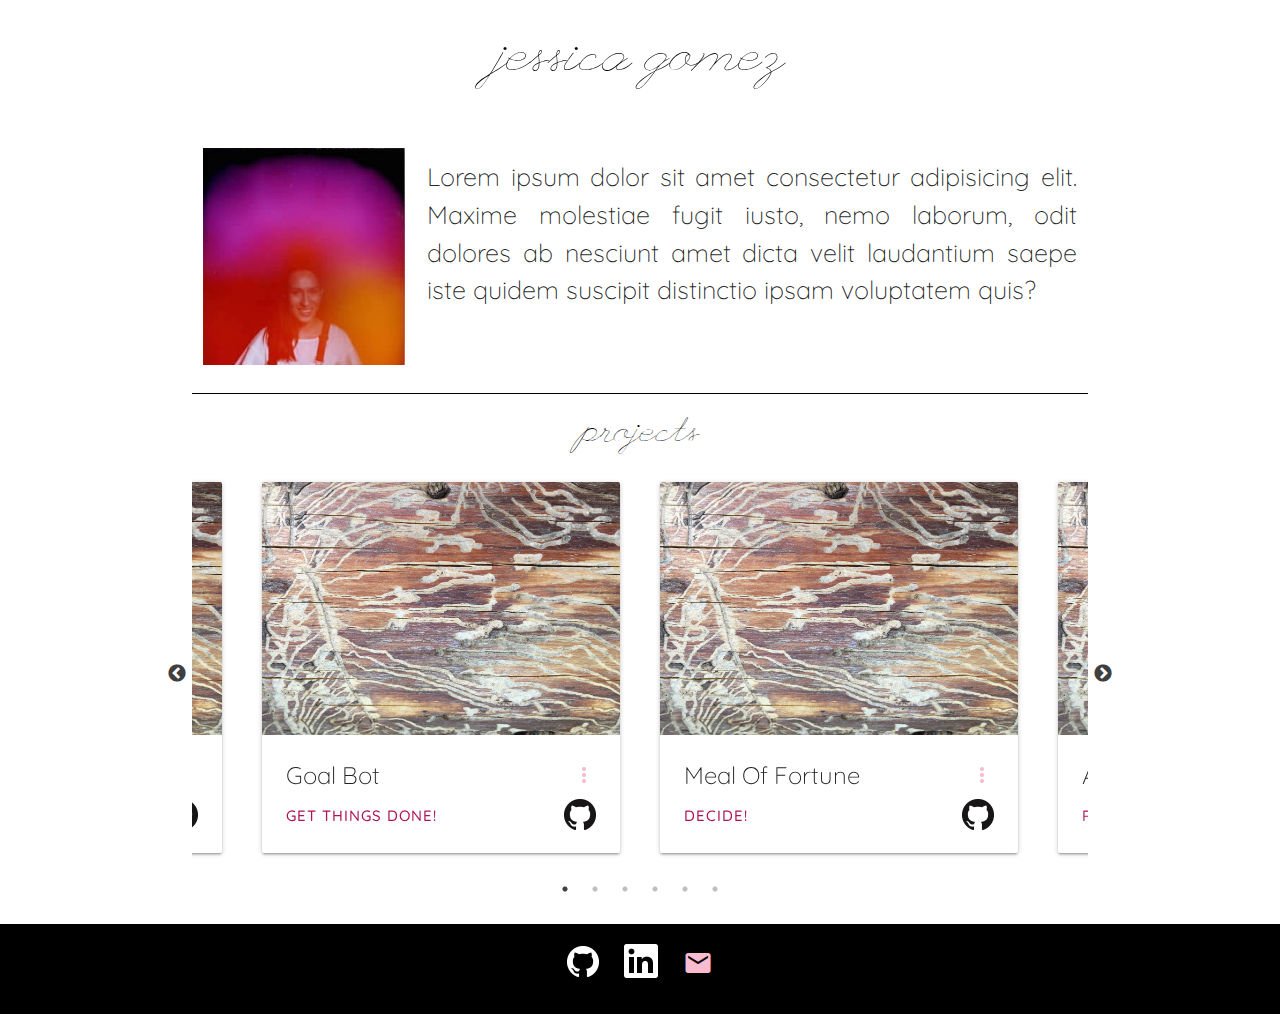
==== commit 79250482: "profile picture is not a circle anymore" ====
--- a/index.html
+++ b/index.html
@@ -42,7 +42,7 @@
     <main class="container">
         <div class="row first">
             <div class="col s12 m3 center">
-                <img id="pic" class="responsive-img circle" src="assets/images/Aura 2019.jpeg" width='250'
+                <img id="pic" class="responsive-img " src="assets/images/Aura 2019.jpeg" width='250'
                     alt="Picture of me" />
 
 
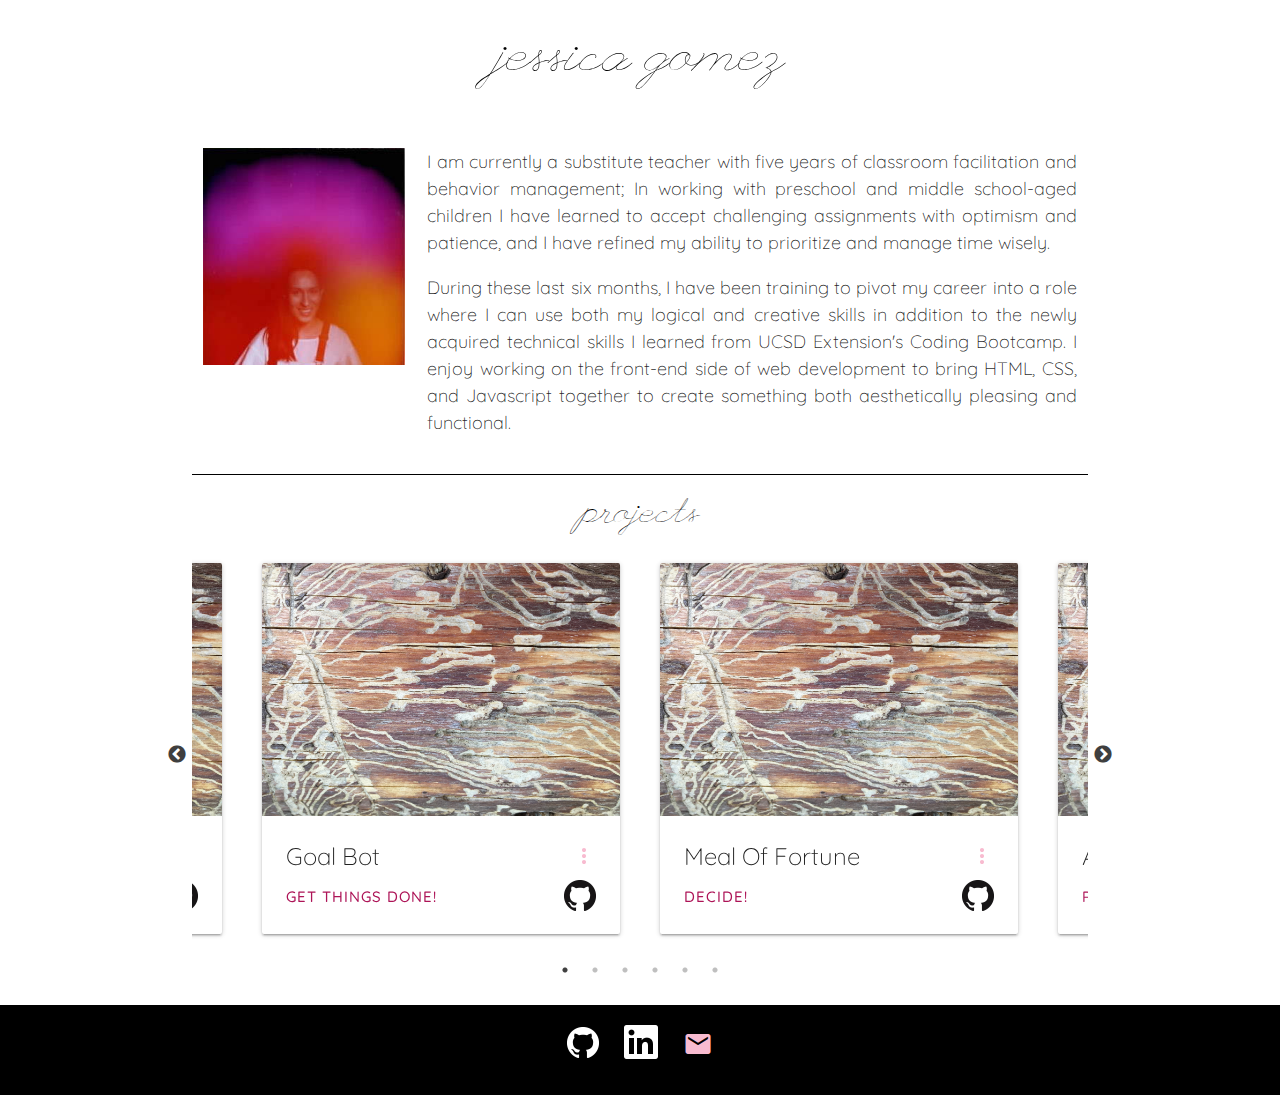
==== commit 3969ff4d: "updated bio" ====
--- a/index.html
+++ b/index.html
@@ -48,9 +48,15 @@
 
             </div>
             <div class="col s12 m9">
-                <p class='flow-text statement'>Lorem ipsum dolor sit amet consectetur adipisicing elit. Maxime molestiae
-                    fugit iusto, nemo laborum, odit dolores ab nesciunt amet dicta velit laudantium saepe iste quidem
-                    suscipit distinctio ipsam voluptatem quis?</p>
+                <p class='flow-text statement'>I am currently a substitute teacher with five years of classroom facilitation and behavior management; 
+                    In working with preschool and middle school-aged children I have learned to accept challenging assignments with optimism and patience, 
+                    and I have refined my ability to prioritize and manage time wisely.
+                </p>
+                
+                <p class='flow-text statement'>During these last six months, I have been training to pivot my career into a role where I can use both my logical and creative skills
+                     in addition to the newly acquired technical skills I learned from UCSD Extension's Coding Bootcamp.  
+                    I enjoy working on the front-end side of web development to bring  HTML, CSS, and Javascript together to create something both aesthetically pleasing and functional. 
+                   </p>
 
 
             </div>
@@ -83,7 +89,7 @@
                         <img class="activator" src="assets/images/tree.JPG">
                     </div>
                     <div class="card-content">
-                        <span class="card-title activator grey-text text-darken-4">Meal Of Fortune<i
+                        <span class="card-title activator flow-text  grey-text text-darken-4">Meal Of Fortune<i
                                 class="material-icons right">more_vert</i></span>
                         <a class='linkToPlay' href="https://jessicagomez11.github.io/project-1/"
                             target="_blank">decide!</a>
@@ -92,7 +98,7 @@
                                 src="assets/images/GitHub-Mark-32px.png"></a>
 
                     </div>
-                    <div class="card-reveal">˜
+                    <div class="card-reveal">
                         <span class="card-title grey-text flow-text text-darken-4">Meal Of Fortune<i
                                 class="material-icons right">close</i></span>
                         <p class='cardText'>Have you ever sat amongst your group of friends trying to decide where
@@ -121,7 +127,7 @@
                                 src="assets/images/GitHub-Mark-32px.png"></a>
                     </div>
                     <div class="card-reveal">
-                        <span class="card-title grey-text text-darken-4">Are you psychic?<i
+                        <span class="card-title grey-text flow-text  text-darken-4">Are you psychic?<i
                                 class="material-icons right">close</i></span>
                         <p class='cardText'>Bingo Bronson isn't think about manuka honey today, can you guess what what
                             letter Bingo
@@ -146,7 +152,7 @@
 
                     </div>
                     <div class="card-reveal">
-                        <span class="card-title grey-text text-darken-4">Budgeting<i
+                        <span class="card-title flow-text  grey-text text-darken-4">Budgeting<i
                                 class="material-icons right">close</i></span>
                         <p class='cardText'>This game sharpens your budgeting skills... at the bar! See how many drinks
                             you can buy while
@@ -172,7 +178,7 @@
                         src="assets/images/GitHub-Mark-32px.png"></a>
             </div>
             <div class="card-reveal">
-                <span class="card-title grey-text text-darken-4">Liri Node App<i
+                <span class="card-title flow-text grey-text text-darken-4">Liri Node App<i
                         class="material-icons right">close</i></span>
                 <p class='cardText'>Liri searches for songs, movie information, and she can also check when your
                     favorite will be in town. </p>
@@ -195,7 +201,7 @@
                         src="assets/images/GitHub-Mark-32px.png"></a>
             </div>
             <div class="card-reveal">
-                <span class="card-title grey-text text-darken-4">BAMAZON!<i
+                <span class="card-title flow-text  grey-text text-darken-4">BAMAZON!<i
                         class="material-icons right">close</i></span>
                 <p class='cardText'>In a shopping mood? Visit Bamazon and browse through our eclectic collection of
                     things! </p>
@@ -218,7 +224,7 @@
                             src="assets/images/GitHub-Mark-32px.png"></a>
                 </div>
                 <div class="card-reveal">
-                    <span class="card-title grey-text text-darken-4">GoalBOT<i
+                    <span class="card-title flow-text  grey-text text-darken-4">GoalBOT<i
                             class="material-icons right">close</i></span>
                     <p class='cardText'>Have something in mind you's like to accomplish?  Goal bot helps you break down your goals into smaller milestones
                         while eaning experience points to upgrade your robot.  Getting things done while having fun! </p>
--- a/assets/css/style.css
+++ b/assets/css/style.css
@@ -53,7 +53,8 @@
     margin-top: 40px;
 }
 .statement{
-    margin-top: 10px;
+    margin-top: 0px;
+    font-size: 18px;
 }
 #letsSee{
     background-color:black;
